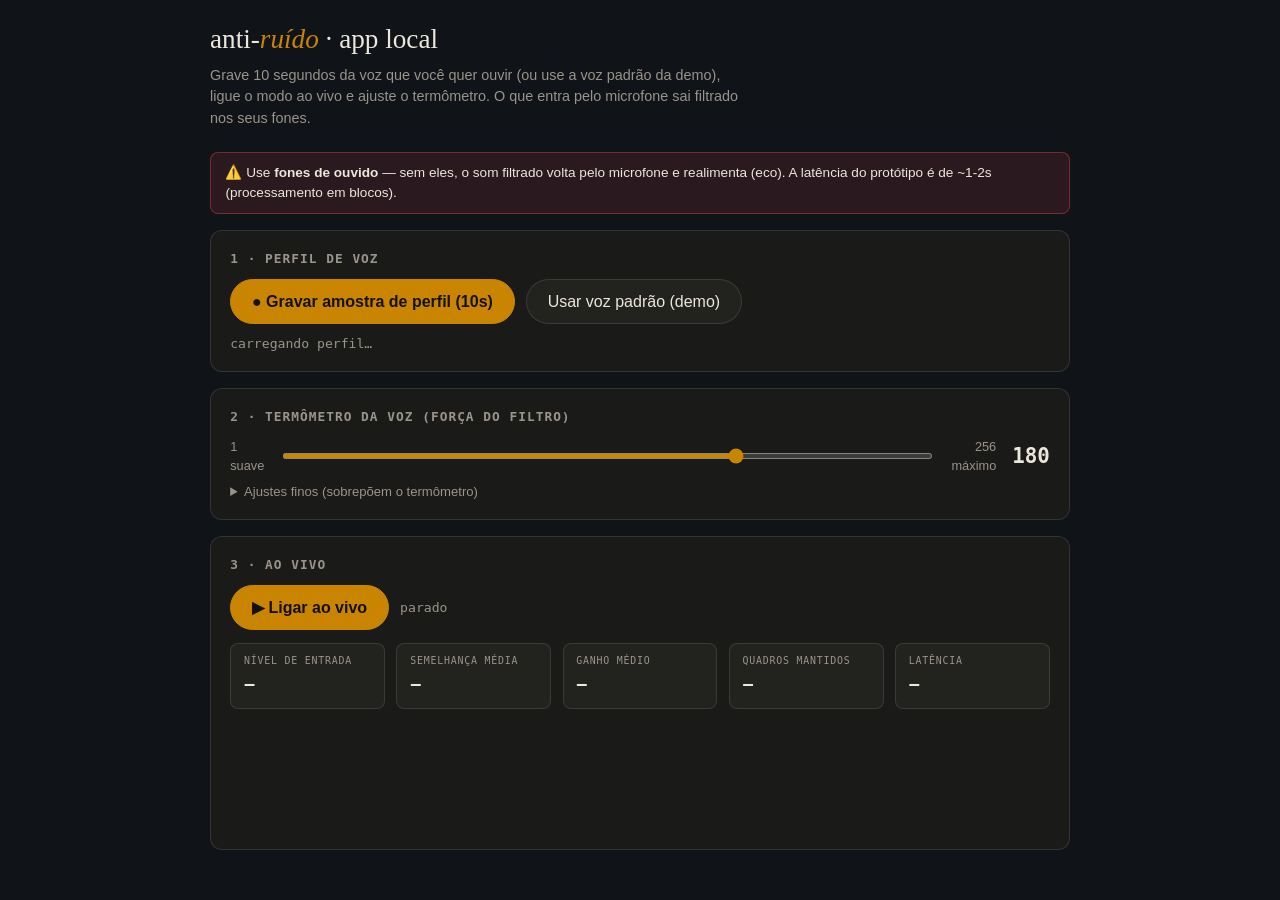
==== prototype/app/static/index.html @ b103adf6 "Adiciona app local (make), visualizador em tempo real e filtro ao vivo App local (prototype/app): se" ====
<!doctype html>
<html lang="pt-BR">
<head>
<meta charset="utf-8" />
<meta name="viewport" content="width=device-width, initial-scale=1" />
<title>Anti-Ruído — app local</title>
<style>
  :root{
    --bg:#101318; --surface:#1a1a19; --surface-2:#22221f;
    --text:#ece7db; --text-muted:#9a948a; --border:rgba(236,231,219,0.12);
    --voz:#c98500; --ganho:#199e70; --nivel:#3987e5; --perigo:#e34948;
    --mono:ui-monospace,"SF Mono",Menlo,Consolas,monospace;
    --sans:-apple-system,BlinkMacSystemFont,"Segoe UI",Roboto,Helvetica,Arial,sans-serif;
    --serif:Georgia,"Iowan Old Style",serif;
  }
  *{box-sizing:border-box}
  body{margin:0;background:var(--bg);color:var(--text);font-family:var(--sans);padding:1.2rem;line-height:1.5}
  .wrap{max-width:860px;margin:0 auto}
  h1{font-family:var(--serif);font-weight:500;font-size:1.7rem;margin:0}
  h1 em{color:var(--voz);font-style:italic}
  .sub{color:var(--text-muted);font-size:.9rem;margin:.3rem 0 1.4rem;max-width:66ch}
  .warn{background:rgba(227,73,72,.12);border:1px solid rgba(227,73,72,.4);border-radius:8px;padding:.6rem .9rem;font-size:.85rem;margin-bottom:1rem}
  .card{background:var(--surface);border:1px solid var(--border);border-radius:12px;padding:1.1rem 1.2rem;margin-bottom:1rem}
  .card h2{font-size:.8rem;font-family:var(--mono);text-transform:uppercase;letter-spacing:.08em;color:var(--text-muted);margin:0 0 .7rem;font-weight:600}
  button{font:inherit;cursor:pointer;border-radius:999px;border:1px solid var(--border);background:var(--surface-2);color:var(--text);padding:.6rem 1.3rem}
  button:hover{border-color:rgba(236,231,219,.3)}
  button.primary{background:var(--voz);border-color:var(--voz);color:#14100a;font-weight:700}
  button.primary:hover{filter:brightness(1.1)}
  button.live-on{background:var(--perigo);border-color:var(--perigo);color:#fff;font-weight:700}
  button:disabled{opacity:.45;cursor:not-allowed}
  button:focus-visible{outline:2px solid var(--voz);outline-offset:2px}
  .row{display:flex;flex-wrap:wrap;gap:.7rem;align-items:center}
  .status{font-family:var(--mono);font-size:.82rem;color:var(--text-muted);margin-top:.6rem;white-space:pre-wrap}
  .thermo{display:flex;align-items:center;gap:1rem;margin:.4rem 0}
  .thermo input[type=range]{flex:1;accent-color:var(--voz);height:6px}
  .thermo .v{font-family:var(--mono);font-size:1.3rem;font-weight:700;min-width:3ch;text-align:right;font-variant-numeric:tabular-nums}
  .fine{display:grid;grid-template-columns:1fr 1fr;gap:1rem;margin-top:.8rem}
  .fine label{font-size:.78rem;color:var(--text-muted);display:block}
  .fine input[type=range]{width:100%;accent-color:var(--ganho)}
  .fine .fv{font-family:var(--mono);font-size:.8rem}
  .tiles{display:grid;grid-template-columns:repeat(auto-fit,minmax(130px,1fr));gap:.7rem;margin-top:.8rem}
  .tile{background:var(--surface-2);border:1px solid var(--border);border-radius:8px;padding:.6rem .8rem}
  .tile .lbl{font-family:var(--mono);font-size:.62rem;text-transform:uppercase;letter-spacing:.08em;color:var(--text-muted)}
  .tile .val{font-size:1.25rem;font-weight:650;font-variant-numeric:tabular-nums}
  canvas#spec{width:100%;height:110px;display:block;margin-top:.8rem;border-radius:6px}
  .muted{color:var(--text-muted)}
  a{color:var(--voz)}
</style>
</head>
<body>
<div class="wrap">
  <h1>anti-<em>ruído</em> · app local</h1>
  <p class="sub">Grave 10 segundos da voz que você quer ouvir (ou use a voz padrão da demo), ligue o modo ao vivo e ajuste o termômetro. O que entra pelo microfone sai filtrado nos seus fones.</p>
  <div class="warn">⚠️ Use <b>fones de ouvido</b> — sem eles, o som filtrado volta pelo microfone e realimenta (eco). A latência do protótipo é de ~1-2s (processamento em blocos).</div>

  <div class="card">
    <h2>1 · Perfil de voz</h2>
    <div class="row">
      <button class="primary" id="btnRec">● Gravar amostra de perfil (10s)</button>
      <button id="btnDefault">Usar voz padrão (demo)</button>
    </div>
    <div class="status" id="profStatus">carregando perfil…</div>
  </div>

  <div class="card">
    <h2>2 · Termômetro da voz (força do filtro)</h2>
    <div class="thermo">
      <span class="muted" style="font-size:.8rem">1<br>suave</span>
      <input type="range" id="thermo" min="1" max="256" value="180" aria-label="Termômetro do filtro, 1 a 256" />
      <span class="muted" style="font-size:.8rem;text-align:right">256<br>máximo</span>
      <span class="v" id="thermoV">180</span>
    </div>
    <details>
      <summary class="muted" style="cursor:pointer;font-size:.82rem">Ajustes finos (sobrepõem o termômetro)</summary>
      <div class="fine">
        <div>
          <label for="tol">Tolerância de corte <span class="fv" id="tolV">auto</span></label>
          <input type="range" id="tol" min="0" max="100" value="-1" />
        </div>
        <div>
          <label for="grad">Gradiente de atenuação <span class="fv" id="gradV">auto</span></label>
          <input type="range" id="grad" min="0" max="100" value="-1" />
        </div>
      </div>
      <button id="btnAuto" style="margin-top:.6rem;font-size:.8rem;padding:.35rem .9rem">voltar ao automático</button>
    </details>
  </div>

  <div class="card">
    <h2>3 · Ao vivo</h2>
    <div class="row">
      <button class="primary" id="btnLive">▶ Ligar ao vivo</button>
      <span class="status" id="liveStatus" style="margin-top:0">parado</span>
    </div>
    <div class="tiles">
      <div class="tile"><div class="lbl">Nível de entrada</div><div class="val" id="mDb">–</div></div>
      <div class="tile"><div class="lbl">Semelhança média</div><div class="val" id="mScore">–</div></div>
      <div class="tile"><div class="lbl">Ganho médio</div><div class="val" id="mGain">–</div></div>
      <div class="tile"><div class="lbl">Quadros mantidos</div><div class="val" id="mKept">–</div></div>
      <div class="tile"><div class="lbl">Latência</div><div class="val" id="mLat">–</div></div>
    </div>
    <canvas id="spec" aria-hidden="true"></canvas>
  </div>
</div>

<script>
const $ = id => document.getElementById(id);
const css = v => getComputedStyle(document.documentElement).getPropertyValue(v).trim();

// ---------- perfil ----------
async function refreshProfile(){
  const r = await fetch('/api/profile'); const j = await r.json();
  $('profStatus').textContent = j.descricao;
}
refreshProfile();

$('btnDefault').onclick = async () => {
  $('profStatus').textContent = 'restaurando voz padrão…';
  const r = await fetch('/api/profile/default', {method:'POST'});
  const j = await r.json(); $('profStatus').textContent = j.descricao;
};

$('btnRec').onclick = async () => {
  const btn = $('btnRec');
  try {
    const stream = await navigator.mediaDevices.getUserMedia({audio:true});
    const rec = new MediaRecorder(stream);
    const chunks = [];
    rec.ondataavailable = e => chunks.push(e.data);
    rec.start();
    btn.disabled = true;
    for (let s = 10; s > 0; s--) {
      btn.textContent = `● Gravando… fale normalmente (${s}s)`;
      await new Promise(r => setTimeout(r, 1000));
    }
    rec.stop();
    await new Promise(r => rec.onstop = r);
    stream.getTracks().forEach(t => t.stop());
    btn.textContent = 'processando…';
    const blob = new Blob(chunks, {type: rec.mimeType});
    const resp = await fetch('/api/profile', {method:'POST', body: blob});
    const j = await resp.json();
    $('profStatus').textContent = resp.ok ? j.descricao : ('Erro: ' + j.erro);
  } catch (e) {
    $('profStatus').textContent = 'Erro ao acessar o microfone: ' + e.message;
  } finally {
    btn.disabled = false; btn.textContent = '● Gravar amostra de perfil (10s)';
  }
};

// ---------- controles ----------
$('thermo').oninput = () => $('thermoV').textContent = $('thermo').value;
const fineState = { tol: null, grad: null };
$('tol').oninput  = () => { fineState.tol  = $('tol').value/100;  $('tolV').textContent  = fineState.tol.toFixed(2); };
$('grad').oninput = () => { fineState.grad = $('grad').value/100; $('gradV').textContent = fineState.grad.toFixed(2); };
$('btnAuto').onclick = () => { fineState.tol = fineState.grad = null; $('tolV').textContent = $('gradV').textContent = 'auto'; };

function filterURL(){
  const p = new URLSearchParams({thermo: $('thermo').value});
  if (fineState.tol  != null) p.set('tolerance', fineState.tol);
  if (fineState.grad != null) p.set('gradient', fineState.grad);
  return '/api/filter?' + p;
}

// ---------- ao vivo ----------
let live = false, mediaStream = null, recorder = null, actx = null, nextT = 0, analyser = null;
const CHUNK_MS = 1000;

$('btnLive').onclick = async () => live ? stopLive() : startLive();

async function startLive(){
  try { mediaStream = await navigator.mediaDevices.getUserMedia({audio:{echoCancellation:true, noiseSuppression:false}}); }
  catch (e) { $('liveStatus').textContent = 'sem microfone: ' + e.message; return; }
  actx = actx || new (window.AudioContext || window.webkitAudioContext)();
  await actx.resume();
  analyser = actx.createAnalyser(); analyser.fftSize = 1024;
  nextT = actx.currentTime + 0.3;
  live = true;
  $('btnLive').textContent = '⏹ Parar'; $('btnLive').classList.add('live-on');
  $('liveStatus').textContent = 'ao vivo — filtrando…';
  recordLoop();
  drawSpec();
}

function stopLive(){
  live = false;
  if (recorder && recorder.state !== 'inactive') recorder.stop();
  if (mediaStream) mediaStream.getTracks().forEach(t => t.stop());
  $('btnLive').textContent = '▶ Ligar ao vivo'; $('btnLive').classList.remove('live-on');
  $('liveStatus').textContent = 'parado';
}

function recordLoop(){
  if (!live) return;
  // um MediaRecorder novo por bloco: cada blob fica autocontido (com cabeçalho)
  recorder = new MediaRecorder(mediaStream);
  const chunks = [];
  recorder.ondataavailable = e => chunks.push(e.data);
  recorder.onstop = async () => {
    if (!live) return;
    recordLoop(); // já inicia o próximo bloco enquanto este é processado
    const t0 = performance.now();
    try {
      const resp = await fetch(filterURL(), {method:'POST', body: new Blob(chunks, {type: recorder.mimeType})});
      if (!resp.ok) throw new Error('HTTP ' + resp.status);
      const met = JSON.parse(resp.headers.get('X-Metrics') || '{}');
      const buf = await resp.arrayBuffer();
      const audio = await actx.decodeAudioData(buf);
      const src = actx.createBufferSource();
      src.buffer = audio;
      src.connect(analyser); analyser.connect(actx.destination);
      if (nextT < actx.currentTime) nextT = actx.currentTime + 0.05;
      src.start(nextT);
      nextT += audio.duration;
      // métricas
      $('mDb').textContent = (met.db ?? 0).toFixed(0) + ' dB';
      $('mScore').textContent = (met.score ?? 0).toFixed(2);
      $('mGain').textContent = '×' + (met.gain ?? 0).toFixed(2);
      $('mKept').textContent = (met.kept_pct ?? 0).toFixed(0) + '%';
      $('mLat').textContent = ((performance.now() - t0)/1000 + CHUNK_MS/1000).toFixed(1) + 's';
    } catch (e) {
      $('liveStatus').textContent = 'erro no bloco: ' + e.message + ' (continuo tentando)';
    }
  };
  recorder.start();
  setTimeout(() => { if (recorder.state !== 'inactive') recorder.stop(); }, CHUNK_MS);
}

// ---------- espectro do que está saindo ----------
function drawSpec(){
  if (!live) return;
  const cv = $('spec'); const r = cv.getBoundingClientRect();
  cv.width = r.width*devicePixelRatio; cv.height = r.height*devicePixelRatio;
  const ctx = cv.getContext('2d');
  const buf = new Uint8Array(analyser.frequencyBinCount);
  analyser.getByteFrequencyData(buf);
  ctx.clearRect(0,0,cv.width,cv.height);
  ctx.fillStyle = css('--nivel');
  const n = 72, bw = cv.width/n, maxBin = Math.floor(buf.length*0.35);
  for (let i=0;i<n;i++){
    let acc=0; const a=Math.floor(i*maxBin/n), b=Math.max(a+1,Math.floor((i+1)*maxBin/n));
    for(let j=a;j<b;j++) acc+=buf[j];
    const h=(acc/(b-a))/255*cv.height;
    ctx.beginPath(); ctx.roundRect(i*bw+1, cv.height-h, Math.max(1,bw-2), h, 3); ctx.fill();
  }
  requestAnimationFrame(drawSpec);
}
</script>
</body>
</html>
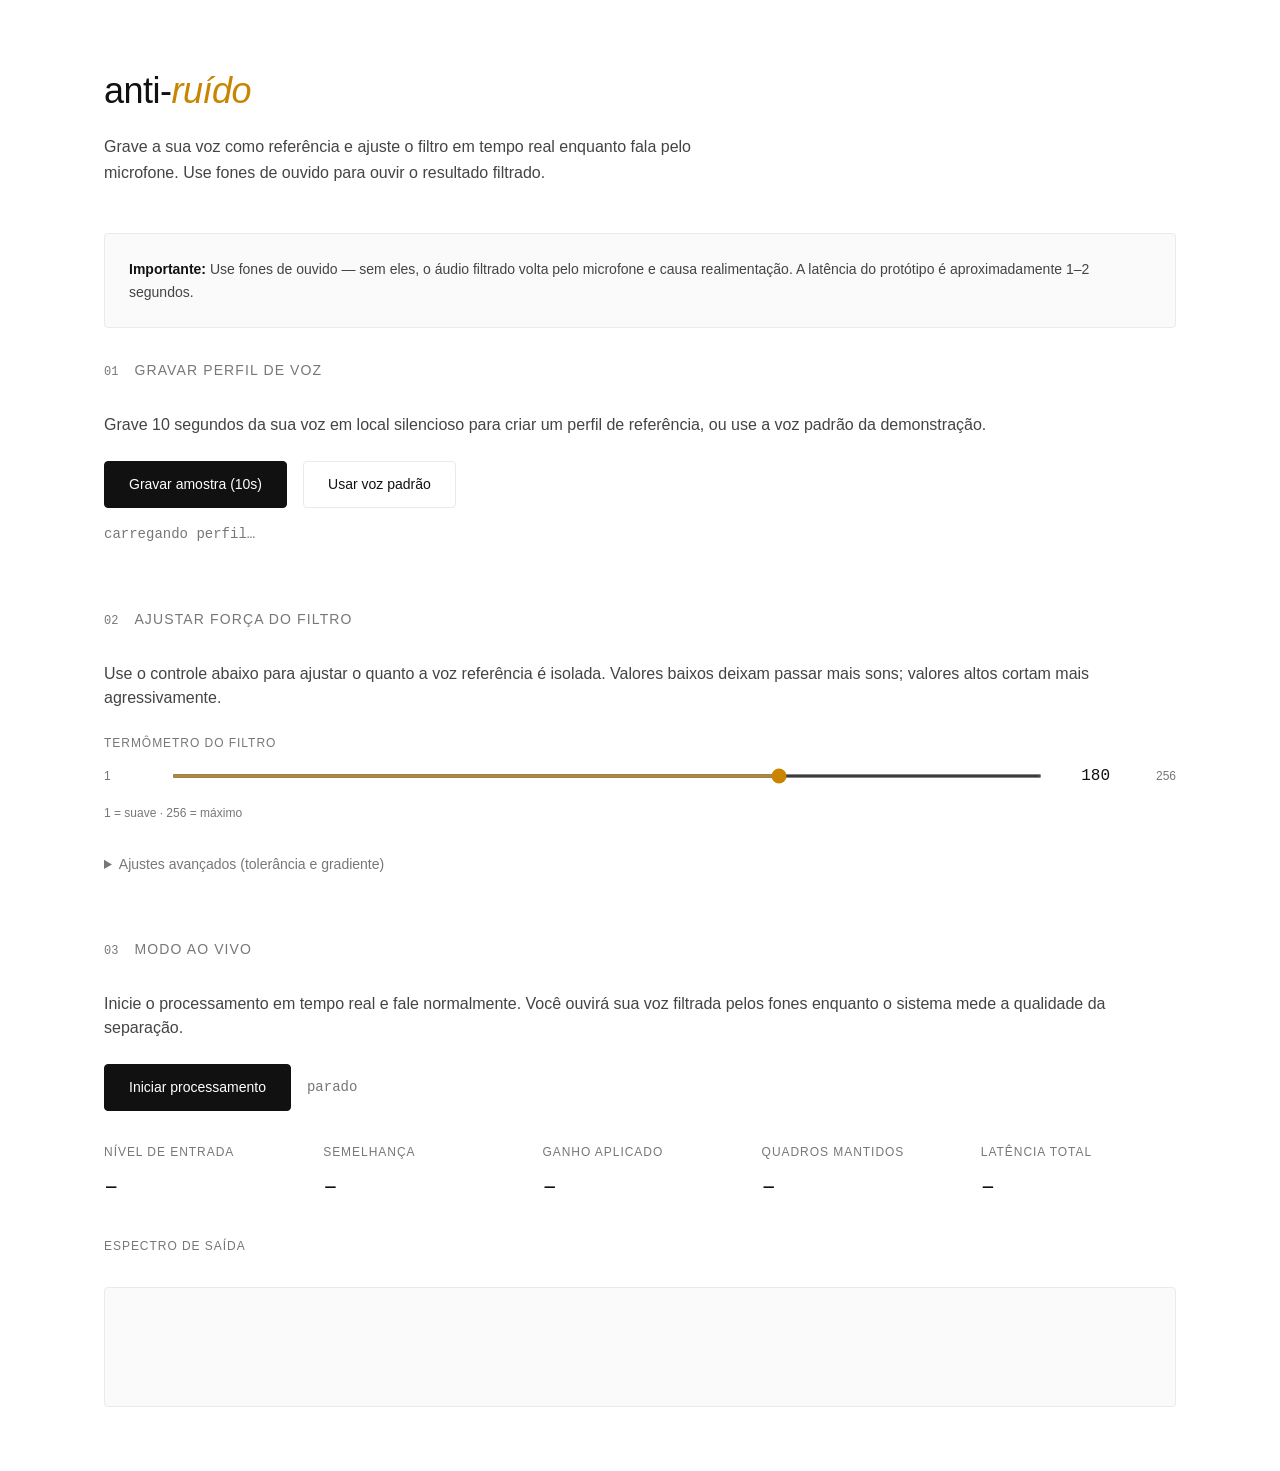
==== commit 1ed63ad6: "Redesign Flask app prototype UI following design system - Implement light, editorial minimalist them" ====
--- a/prototype/app/static/index.html
+++ b/prototype/app/static/index.html
@@ -5,101 +5,423 @@
 <meta name="viewport" content="width=device-width, initial-scale=1" />
 <title>Anti-Ruído — app local</title>
 <style>
-  :root{
-    --bg:#101318; --surface:#1a1a19; --surface-2:#22221f;
-    --text:#ece7db; --text-muted:#9a948a; --border:rgba(236,231,219,0.12);
-    --voz:#c98500; --ganho:#199e70; --nivel:#3987e5; --perigo:#e34948;
-    --mono:ui-monospace,"SF Mono",Menlo,Consolas,monospace;
-    --sans:-apple-system,BlinkMacSystemFont,"Segoe UI",Roboto,Helvetica,Arial,sans-serif;
-    --serif:Georgia,"Iowan Old Style",serif;
-  }
-  *{box-sizing:border-box}
-  body{margin:0;background:var(--bg);color:var(--text);font-family:var(--sans);padding:1.2rem;line-height:1.5}
-  .wrap{max-width:860px;margin:0 auto}
-  h1{font-family:var(--serif);font-weight:500;font-size:1.7rem;margin:0}
-  h1 em{color:var(--voz);font-style:italic}
-  .sub{color:var(--text-muted);font-size:.9rem;margin:.3rem 0 1.4rem;max-width:66ch}
-  .warn{background:rgba(227,73,72,.12);border:1px solid rgba(227,73,72,.4);border-radius:8px;padding:.6rem .9rem;font-size:.85rem;margin-bottom:1rem}
-  .card{background:var(--surface);border:1px solid var(--border);border-radius:12px;padding:1.1rem 1.2rem;margin-bottom:1rem}
-  .card h2{font-size:.8rem;font-family:var(--mono);text-transform:uppercase;letter-spacing:.08em;color:var(--text-muted);margin:0 0 .7rem;font-weight:600}
-  button{font:inherit;cursor:pointer;border-radius:999px;border:1px solid var(--border);background:var(--surface-2);color:var(--text);padding:.6rem 1.3rem}
-  button:hover{border-color:rgba(236,231,219,.3)}
-  button.primary{background:var(--voz);border-color:var(--voz);color:#14100a;font-weight:700}
-  button.primary:hover{filter:brightness(1.1)}
-  button.live-on{background:var(--perigo);border-color:var(--perigo);color:#fff;font-weight:700}
-  button:disabled{opacity:.45;cursor:not-allowed}
-  button:focus-visible{outline:2px solid var(--voz);outline-offset:2px}
-  .row{display:flex;flex-wrap:wrap;gap:.7rem;align-items:center}
-  .status{font-family:var(--mono);font-size:.82rem;color:var(--text-muted);margin-top:.6rem;white-space:pre-wrap}
-  .thermo{display:flex;align-items:center;gap:1rem;margin:.4rem 0}
-  .thermo input[type=range]{flex:1;accent-color:var(--voz);height:6px}
-  .thermo .v{font-family:var(--mono);font-size:1.3rem;font-weight:700;min-width:3ch;text-align:right;font-variant-numeric:tabular-nums}
-  .fine{display:grid;grid-template-columns:1fr 1fr;gap:1rem;margin-top:.8rem}
-  .fine label{font-size:.78rem;color:var(--text-muted);display:block}
-  .fine input[type=range]{width:100%;accent-color:var(--ganho)}
-  .fine .fv{font-family:var(--mono);font-size:.8rem}
-  .tiles{display:grid;grid-template-columns:repeat(auto-fit,minmax(130px,1fr));gap:.7rem;margin-top:.8rem}
-  .tile{background:var(--surface-2);border:1px solid var(--border);border-radius:8px;padding:.6rem .8rem}
-  .tile .lbl{font-family:var(--mono);font-size:.62rem;text-transform:uppercase;letter-spacing:.08em;color:var(--text-muted)}
-  .tile .val{font-size:1.25rem;font-weight:650;font-variant-numeric:tabular-nums}
-  canvas#spec{width:100%;height:110px;display:block;margin-top:.8rem;border-radius:6px}
-  .muted{color:var(--text-muted)}
-  a{color:var(--voz)}
+  :root {
+    --bg: #ffffff;
+    --surface: #fafafa;
+    --text-primary: #111111;
+    --text-secondary: #444444;
+    --text-muted: #777777;
+    --border: #eaeaea;
+    --accent: #c98500;
+    --success: #199e70;
+    --info: #3987e5;
+    --mono: ui-monospace, "SF Mono", Menlo, Consolas, monospace;
+    --sans: "Helvetica Neue", Inter, -apple-system, BlinkMacSystemFont, "Segoe UI", Arial, sans-serif;
+  }
+  * {
+    box-sizing: border-box;
+  }
+  html, body {
+    margin: 0;
+    padding: 0;
+  }
+  body {
+    background: var(--bg);
+    color: var(--text-primary);
+    font-family: var(--sans);
+    font-weight: 400;
+    font-size: 16px;
+    line-height: 1.5;
+  }
+  .wrap {
+    max-width: 1200px;
+    margin: 0 auto;
+    padding: 64px;
+  }
+  @media (max-width: 1199px) {
+    .wrap { padding: 40px; }
+  }
+  @media (max-width: 767px) {
+    .wrap { padding: 24px; }
+  }
+
+  h1 {
+    font-size: 36px;
+    font-weight: 500;
+    margin: 0 0 16px 0;
+    letter-spacing: -0.5px;
+  }
+  h1 em {
+    color: var(--accent);
+    font-style: italic;
+    font-weight: 500;
+  }
+  h2 {
+    font-size: 14px;
+    font-weight: 500;
+    text-transform: uppercase;
+    letter-spacing: 0.08em;
+    color: var(--text-muted);
+    margin: 0 0 24px 0;
+  }
+
+  .subtitle {
+    font-size: 16px;
+    color: var(--text-secondary);
+    margin: 0 0 48px 0;
+    max-width: 70ch;
+    line-height: 1.6;
+  }
+
+  .section {
+    margin-bottom: 64px;
+  }
+  .section:last-child {
+    margin-bottom: 0;
+  }
+
+  .alert {
+    background: var(--surface);
+    border: 1px solid var(--border);
+    border-radius: 4px;
+    padding: 24px;
+    margin-bottom: 32px;
+    font-size: 14px;
+    line-height: 1.6;
+    color: var(--text-secondary);
+  }
+  .alert strong {
+    color: var(--text-primary);
+  }
+
+  .section-title {
+    display: flex;
+    align-items: baseline;
+    gap: 16px;
+    margin-bottom: 32px;
+  }
+  .section-title-num {
+    font-size: 12px;
+    font-family: var(--mono);
+    color: var(--text-muted);
+    font-weight: 500;
+  }
+  .section-title h2 {
+    margin: 0;
+  }
+
+  .button-group {
+    display: flex;
+    flex-wrap: wrap;
+    gap: 16px;
+    align-items: center;
+    margin-bottom: 16px;
+  }
+
+  button {
+    font: inherit;
+    cursor: pointer;
+    border: 1px solid var(--border);
+    background: var(--bg);
+    color: var(--text-primary);
+    padding: 12px 24px;
+    font-size: 14px;
+    font-weight: 500;
+    border-radius: 4px;
+    transition: all 150ms ease-out;
+  }
+  button:hover:not(:disabled) {
+    background: var(--surface);
+    border-color: var(--text-primary);
+  }
+  button.primary {
+    background: var(--text-primary);
+    color: #ffffff;
+    border-color: var(--text-primary);
+    font-weight: 500;
+  }
+  button.primary:hover:not(:disabled) {
+    background: var(--text-secondary);
+    border-color: var(--text-secondary);
+  }
+  button.live-on {
+    background: #e34948;
+    color: #ffffff;
+    border-color: #e34948;
+  }
+  button.live-on:hover:not(:disabled) {
+    background: #cc3c3d;
+    border-color: #cc3c3d;
+  }
+  button:disabled {
+    opacity: 0.4;
+    cursor: not-allowed;
+  }
+  button:focus-visible {
+    outline: 2px solid var(--text-primary);
+    outline-offset: 2px;
+  }
+
+  .status {
+    font-family: var(--mono);
+    font-size: 14px;
+    color: var(--text-muted);
+    margin-top: 12px;
+    white-space: pre-wrap;
+  }
+
+  .control-group {
+    margin-bottom: 32px;
+  }
+  .control-label {
+    font-size: 12px;
+    font-weight: 500;
+    text-transform: uppercase;
+    letter-spacing: 0.08em;
+    color: var(--text-muted);
+    display: block;
+    margin-bottom: 12px;
+  }
+
+  .thermometer {
+    display: flex;
+    align-items: center;
+    gap: 16px;
+    margin: 0 0 16px 0;
+  }
+  .thermo-label {
+    font-size: 12px;
+    color: var(--text-muted);
+    min-width: 50px;
+  }
+  .thermo-label.right {
+    text-align: right;
+  }
+  .thermometer input[type=range] {
+    flex: 1;
+    accent-color: var(--accent);
+    height: 4px;
+    border-radius: 2px;
+  }
+  .thermo-value {
+    font-family: var(--mono);
+    font-size: 16px;
+    font-weight: 500;
+    min-width: 50px;
+    text-align: right;
+    font-variant-numeric: tabular-nums;
+  }
+
+  .details-group {
+    margin-top: 16px;
+  }
+  details {
+    cursor: pointer;
+  }
+  summary {
+    cursor: pointer;
+    font-size: 14px;
+    color: var(--text-muted);
+    font-weight: 400;
+    outline: none;
+  }
+  summary:hover {
+    color: var(--text-secondary);
+  }
+  summary:focus-visible {
+    outline: 2px solid var(--text-primary);
+    outline-offset: 2px;
+  }
+
+  .fine-controls {
+    display: grid;
+    grid-template-columns: 1fr 1fr;
+    gap: 32px;
+    margin-top: 24px;
+    padding-top: 24px;
+    border-top: 1px solid var(--border);
+  }
+  @media (max-width: 767px) {
+    .fine-controls {
+      grid-template-columns: 1fr;
+      gap: 24px;
+    }
+  }
+  .fine-control {
+    display: flex;
+    flex-direction: column;
+  }
+  .fine-control label {
+    margin-bottom: 12px;
+  }
+  .fine-control input[type=range] {
+    width: 100%;
+    accent-color: var(--accent);
+    height: 4px;
+    border-radius: 2px;
+  }
+  .fine-value {
+    font-family: var(--mono);
+    font-size: 12px;
+    color: var(--text-muted);
+    margin-left: 4px;
+  }
+
+  .metrics-grid {
+    display: grid;
+    grid-template-columns: repeat(auto-fit, minmax(160px, 1fr));
+    gap: 24px;
+    margin-top: 32px;
+  }
+  .metric-card {
+    display: flex;
+    flex-direction: column;
+  }
+  .metric-label {
+    font-size: 12px;
+    font-weight: 500;
+    text-transform: uppercase;
+    letter-spacing: 0.08em;
+    color: var(--text-muted);
+    margin-bottom: 8px;
+  }
+  .metric-value {
+    font-size: 24px;
+    font-weight: 500;
+    font-family: var(--mono);
+    color: var(--text-primary);
+    font-variant-numeric: tabular-nums;
+  }
+
+  canvas#spec {
+    width: 100%;
+    height: 120px;
+    display: block;
+    margin-top: 32px;
+    background: var(--surface);
+    border: 1px solid var(--border);
+    border-radius: 4px;
+  }
+
+  @media (prefers-color-scheme: dark) {
+    :root {
+      --bg: #0f0f0f;
+      --surface: #1a1a1a;
+      --text-primary: #f5f5f5;
+      --text-secondary: #b0b0b0;
+      --text-muted: #808080;
+      --border: #2a2a2a;
+    }
+    button {
+      background: var(--surface);
+    }
+    button.primary {
+      background: var(--text-primary);
+      color: var(--bg);
+    }
+    button.primary:hover:not(:disabled) {
+      background: var(--text-secondary);
+    }
+  }
 </style>
 </head>
 <body>
 <div class="wrap">
-  <h1>anti-<em>ruído</em> · app local</h1>
-  <p class="sub">Grave 10 segundos da voz que você quer ouvir (ou use a voz padrão da demo), ligue o modo ao vivo e ajuste o termômetro. O que entra pelo microfone sai filtrado nos seus fones.</p>
-  <div class="warn">⚠️ Use <b>fones de ouvido</b> — sem eles, o som filtrado volta pelo microfone e realimenta (eco). A latência do protótipo é de ~1-2s (processamento em blocos).</div>
-
-  <div class="card">
-    <h2>1 · Perfil de voz</h2>
-    <div class="row">
-      <button class="primary" id="btnRec">● Gravar amostra de perfil (10s)</button>
-      <button id="btnDefault">Usar voz padrão (demo)</button>
+  <h1>anti-<em>ruído</em></h1>
+  <p class="subtitle">Grave a sua voz como referência e ajuste o filtro em tempo real enquanto fala pelo microfone. Use fones de ouvido para ouvir o resultado filtrado.</p>
+
+  <div class="alert">
+    <strong>Importante:</strong> Use fones de ouvido — sem eles, o áudio filtrado volta pelo microfone e causa realimentação. A latência do protótipo é aproximadamente 1–2 segundos.
+  </div>
+
+  <div class="section">
+    <div class="section-title">
+      <span class="section-title-num">01</span>
+      <h2>Gravar perfil de voz</h2>
+    </div>
+    <p style="color: var(--text-secondary); margin: 0 0 24px 0;">Grave 10 segundos da sua voz em local silencioso para criar um perfil de referência, ou use a voz padrão da demonstração.</p>
+    <div class="button-group">
+      <button class="primary" id="btnRec">Gravar amostra (10s)</button>
+      <button id="btnDefault">Usar voz padrão</button>
     </div>
     <div class="status" id="profStatus">carregando perfil…</div>
   </div>
 
-  <div class="card">
-    <h2>2 · Termômetro da voz (força do filtro)</h2>
-    <div class="thermo">
-      <span class="muted" style="font-size:.8rem">1<br>suave</span>
-      <input type="range" id="thermo" min="1" max="256" value="180" aria-label="Termômetro do filtro, 1 a 256" />
-      <span class="muted" style="font-size:.8rem;text-align:right">256<br>máximo</span>
-      <span class="v" id="thermoV">180</span>
-    </div>
-    <details>
-      <summary class="muted" style="cursor:pointer;font-size:.82rem">Ajustes finos (sobrepõem o termômetro)</summary>
-      <div class="fine">
-        <div>
-          <label for="tol">Tolerância de corte <span class="fv" id="tolV">auto</span></label>
-          <input type="range" id="tol" min="0" max="100" value="-1" />
+  <div class="section">
+    <div class="section-title">
+      <span class="section-title-num">02</span>
+      <h2>Ajustar força do filtro</h2>
+    </div>
+    <p style="color: var(--text-secondary); margin: 0 0 24px 0;">Use o controle abaixo para ajustar o quanto a voz referência é isolada. Valores baixos deixam passar mais sons; valores altos cortam mais agressivamente.</p>
+
+    <div class="control-group">
+      <label class="control-label">Termômetro do filtro</label>
+      <div class="thermometer">
+        <span class="thermo-label">1</span>
+        <input type="range" id="thermo" min="1" max="256" value="180" aria-label="Termômetro do filtro, de 1 a 256" />
+        <span class="thermo-value" id="thermoV">180</span>
+        <span class="thermo-label right">256</span>
+      </div>
+      <p style="font-size: 12px; color: var(--text-muted); margin: 0;">1 = suave · 256 = máximo</p>
+    </div>
+
+    <div class="details-group">
+      <details>
+        <summary>Ajustes avançados (tolerância e gradiente)</summary>
+        <div class="fine-controls">
+          <div class="fine-control">
+            <label for="tol" class="control-label">Tolerância de corte <span class="fine-value" id="tolV">auto</span></label>
+            <input type="range" id="tol" min="0" max="100" value="-1" />
+          </div>
+          <div class="fine-control">
+            <label for="grad" class="control-label">Gradiente de atenuação <span class="fine-value" id="gradV">auto</span></label>
+            <input type="range" id="grad" min="0" max="100" value="-1" />
+          </div>
         </div>
-        <div>
-          <label for="grad">Gradiente de atenuação <span class="fv" id="gradV">auto</span></label>
-          <input type="range" id="grad" min="0" max="100" value="-1" />
-        </div>
+        <button id="btnAuto" style="margin-top: 24px;">Voltar ao automático</button>
+      </details>
+    </div>
+  </div>
+
+  <div class="section">
+    <div class="section-title">
+      <span class="section-title-num">03</span>
+      <h2>Modo ao vivo</h2>
+    </div>
+    <p style="color: var(--text-secondary); margin: 0 0 24px 0;">Inicie o processamento em tempo real e fale normalmente. Você ouvirá sua voz filtrada pelos fones enquanto o sistema mede a qualidade da separação.</p>
+
+    <div class="button-group">
+      <button class="primary" id="btnLive">Iniciar processamento</button>
+      <span class="status" id="liveStatus" style="margin-top: 0;">parado</span>
+    </div>
+
+    <div class="metrics-grid">
+      <div class="metric-card">
+        <div class="metric-label">Nível de entrada</div>
+        <div class="metric-value" id="mDb">–</div>
       </div>
-      <button id="btnAuto" style="margin-top:.6rem;font-size:.8rem;padding:.35rem .9rem">voltar ao automático</button>
-    </details>
-  </div>
-
-  <div class="card">
-    <h2>3 · Ao vivo</h2>
-    <div class="row">
-      <button class="primary" id="btnLive">▶ Ligar ao vivo</button>
-      <span class="status" id="liveStatus" style="margin-top:0">parado</span>
-    </div>
-    <div class="tiles">
-      <div class="tile"><div class="lbl">Nível de entrada</div><div class="val" id="mDb">–</div></div>
-      <div class="tile"><div class="lbl">Semelhança média</div><div class="val" id="mScore">–</div></div>
-      <div class="tile"><div class="lbl">Ganho médio</div><div class="val" id="mGain">–</div></div>
-      <div class="tile"><div class="lbl">Quadros mantidos</div><div class="val" id="mKept">–</div></div>
-      <div class="tile"><div class="lbl">Latência</div><div class="val" id="mLat">–</div></div>
-    </div>
-    <canvas id="spec" aria-hidden="true"></canvas>
+      <div class="metric-card">
+        <div class="metric-label">Semelhança</div>
+        <div class="metric-value" id="mScore">–</div>
+      </div>
+      <div class="metric-card">
+        <div class="metric-label">Ganho aplicado</div>
+        <div class="metric-value" id="mGain">–</div>
+      </div>
+      <div class="metric-card">
+        <div class="metric-label">Quadros mantidos</div>
+        <div class="metric-value" id="mKept">–</div>
+      </div>
+      <div class="metric-card">
+        <div class="metric-label">Latência total</div>
+        <div class="metric-value" id="mLat">–</div>
+      </div>
+    </div>
+
+    <div style="margin-top: 32px;">
+      <label class="control-label">Espectro de saída</label>
+      <canvas id="spec" aria-label="Visualização do espectro de frequências do áudio filtrado"></canvas>
+    </div>
   </div>
 </div>
 
@@ -107,141 +429,164 @@
 const $ = id => document.getElementById(id);
 const css = v => getComputedStyle(document.documentElement).getPropertyValue(v).trim();
 
-// ---------- perfil ----------
-async function refreshProfile(){
-  const r = await fetch('/api/profile'); const j = await r.json();
+async function refreshProfile() {
+  const r = await fetch('/api/profile');
+  const j = await r.json();
   $('profStatus').textContent = j.descricao;
 }
+
 refreshProfile();
 
 $('btnDefault').onclick = async () => {
   $('profStatus').textContent = 'restaurando voz padrão…';
-  const r = await fetch('/api/profile/default', {method:'POST'});
-  const j = await r.json(); $('profStatus').textContent = j.descricao;
+  const r = await fetch('/api/profile/default', {method: 'POST'});
+  const j = await r.json();
+  $('profStatus').textContent = j.descricao;
 };
 
 $('btnRec').onclick = async () => {
   const btn = $('btnRec');
   try {
-    const stream = await navigator.mediaDevices.getUserMedia({audio:true});
+    const stream = await navigator.mediaDevices.getUserMedia({audio: true});
     const rec = new MediaRecorder(stream);
     const chunks = [];
     rec.ondataavailable = e => chunks.push(e.data);
     rec.start();
     btn.disabled = true;
     for (let s = 10; s > 0; s--) {
-      btn.textContent = `● Gravando… fale normalmente (${s}s)`;
+      btn.textContent = `Gravando… fale normalmente (${s}s)`;
       await new Promise(r => setTimeout(r, 1000));
     }
     rec.stop();
     await new Promise(r => rec.onstop = r);
     stream.getTracks().forEach(t => t.stop());
-    btn.textContent = 'processando…';
+    btn.textContent = 'Processando…';
     const blob = new Blob(chunks, {type: rec.mimeType});
-    const resp = await fetch('/api/profile', {method:'POST', body: blob});
+    const resp = await fetch('/api/profile', {method: 'POST', body: blob});
     const j = await resp.json();
     $('profStatus').textContent = resp.ok ? j.descricao : ('Erro: ' + j.erro);
   } catch (e) {
-    $('profStatus').textContent = 'Erro ao acessar o microfone: ' + e.message;
+    $('profStatus').textContent = 'Erro ao acessar microfone: ' + e.message;
   } finally {
-    btn.disabled = false; btn.textContent = '● Gravar amostra de perfil (10s)';
+    btn.disabled = false;
+    btn.textContent = 'Gravar amostra (10s)';
   }
 };
 
-// ---------- controles ----------
 $('thermo').oninput = () => $('thermoV').textContent = $('thermo').value;
-const fineState = { tol: null, grad: null };
-$('tol').oninput  = () => { fineState.tol  = $('tol').value/100;  $('tolV').textContent  = fineState.tol.toFixed(2); };
-$('grad').oninput = () => { fineState.grad = $('grad').value/100; $('gradV').textContent = fineState.grad.toFixed(2); };
-$('btnAuto').onclick = () => { fineState.tol = fineState.grad = null; $('tolV').textContent = $('gradV').textContent = 'auto'; };
-
-function filterURL(){
+
+const fineState = {tol: null, grad: null};
+$('tol').oninput = () => {
+  fineState.tol = $('tol').value / 100;
+  $('tolV').textContent = fineState.tol.toFixed(2);
+};
+$('grad').oninput = () => {
+  fineState.grad = $('grad').value / 100;
+  $('gradV').textContent = fineState.grad.toFixed(2);
+};
+$('btnAuto').onclick = () => {
+  fineState.tol = fineState.grad = null;
+  $('tolV').textContent = $('gradV').textContent = 'auto';
+};
+
+function filterURL() {
   const p = new URLSearchParams({thermo: $('thermo').value});
-  if (fineState.tol  != null) p.set('tolerance', fineState.tol);
+  if (fineState.tol != null) p.set('tolerance', fineState.tol);
   if (fineState.grad != null) p.set('gradient', fineState.grad);
   return '/api/filter?' + p;
 }
 
-// ---------- ao vivo ----------
 let live = false, mediaStream = null, recorder = null, actx = null, nextT = 0, analyser = null;
 const CHUNK_MS = 1000;
 
 $('btnLive').onclick = async () => live ? stopLive() : startLive();
 
-async function startLive(){
-  try { mediaStream = await navigator.mediaDevices.getUserMedia({audio:{echoCancellation:true, noiseSuppression:false}}); }
-  catch (e) { $('liveStatus').textContent = 'sem microfone: ' + e.message; return; }
+async function startLive() {
+  try {
+    mediaStream = await navigator.mediaDevices.getUserMedia({
+      audio: {echoCancellation: true, noiseSuppression: false}
+    });
+  } catch (e) {
+    $('liveStatus').textContent = 'Sem microfone: ' + e.message;
+    return;
+  }
   actx = actx || new (window.AudioContext || window.webkitAudioContext)();
   await actx.resume();
-  analyser = actx.createAnalyser(); analyser.fftSize = 1024;
+  analyser = actx.createAnalyser();
+  analyser.fftSize = 1024;
   nextT = actx.currentTime + 0.3;
   live = true;
-  $('btnLive').textContent = '⏹ Parar'; $('btnLive').classList.add('live-on');
-  $('liveStatus').textContent = 'ao vivo — filtrando…';
+  $('btnLive').textContent = 'Parar processamento';
+  $('btnLive').classList.add('live-on');
+  $('liveStatus').textContent = 'Processando em tempo real…';
   recordLoop();
   drawSpec();
 }
 
-function stopLive(){
+function stopLive() {
   live = false;
   if (recorder && recorder.state !== 'inactive') recorder.stop();
   if (mediaStream) mediaStream.getTracks().forEach(t => t.stop());
-  $('btnLive').textContent = '▶ Ligar ao vivo'; $('btnLive').classList.remove('live-on');
-  $('liveStatus').textContent = 'parado';
+  $('btnLive').textContent = 'Iniciar processamento';
+  $('btnLive').classList.remove('live-on');
+  $('liveStatus').textContent = 'Parado';
 }
 
-function recordLoop(){
+function recordLoop() {
   if (!live) return;
-  // um MediaRecorder novo por bloco: cada blob fica autocontido (com cabeçalho)
   recorder = new MediaRecorder(mediaStream);
   const chunks = [];
   recorder.ondataavailable = e => chunks.push(e.data);
   recorder.onstop = async () => {
     if (!live) return;
-    recordLoop(); // já inicia o próximo bloco enquanto este é processado
+    recordLoop();
     const t0 = performance.now();
     try {
-      const resp = await fetch(filterURL(), {method:'POST', body: new Blob(chunks, {type: recorder.mimeType})});
+      const resp = await fetch(filterURL(), {method: 'POST', body: new Blob(chunks, {type: recorder.mimeType})});
       if (!resp.ok) throw new Error('HTTP ' + resp.status);
       const met = JSON.parse(resp.headers.get('X-Metrics') || '{}');
       const buf = await resp.arrayBuffer();
       const audio = await actx.decodeAudioData(buf);
       const src = actx.createBufferSource();
       src.buffer = audio;
-      src.connect(analyser); analyser.connect(actx.destination);
+      src.connect(analyser);
+      analyser.connect(actx.destination);
       if (nextT < actx.currentTime) nextT = actx.currentTime + 0.05;
       src.start(nextT);
       nextT += audio.duration;
-      // métricas
       $('mDb').textContent = (met.db ?? 0).toFixed(0) + ' dB';
       $('mScore').textContent = (met.score ?? 0).toFixed(2);
       $('mGain').textContent = '×' + (met.gain ?? 0).toFixed(2);
       $('mKept').textContent = (met.kept_pct ?? 0).toFixed(0) + '%';
-      $('mLat').textContent = ((performance.now() - t0)/1000 + CHUNK_MS/1000).toFixed(1) + 's';
+      $('mLat').textContent = ((performance.now() - t0) / 1000 + CHUNK_MS / 1000).toFixed(1) + 's';
     } catch (e) {
-      $('liveStatus').textContent = 'erro no bloco: ' + e.message + ' (continuo tentando)';
+      $('liveStatus').textContent = 'Erro no bloco: ' + e.message + ' (tentando novamente…)';
     }
   };
   recorder.start();
-  setTimeout(() => { if (recorder.state !== 'inactive') recorder.stop(); }, CHUNK_MS);
+  setTimeout(() => {
+    if (recorder.state !== 'inactive') recorder.stop();
+  }, CHUNK_MS);
 }
 
-// ---------- espectro do que está saindo ----------
-function drawSpec(){
+function drawSpec() {
   if (!live) return;
-  const cv = $('spec'); const r = cv.getBoundingClientRect();
-  cv.width = r.width*devicePixelRatio; cv.height = r.height*devicePixelRatio;
+  const cv = $('spec');
+  const r = cv.getBoundingClientRect();
+  cv.width = r.width * devicePixelRatio;
+  cv.height = r.height * devicePixelRatio;
   const ctx = cv.getContext('2d');
   const buf = new Uint8Array(analyser.frequencyBinCount);
   analyser.getByteFrequencyData(buf);
-  ctx.clearRect(0,0,cv.width,cv.height);
-  ctx.fillStyle = css('--nivel');
-  const n = 72, bw = cv.width/n, maxBin = Math.floor(buf.length*0.35);
-  for (let i=0;i<n;i++){
-    let acc=0; const a=Math.floor(i*maxBin/n), b=Math.max(a+1,Math.floor((i+1)*maxBin/n));
-    for(let j=a;j<b;j++) acc+=buf[j];
-    const h=(acc/(b-a))/255*cv.height;
-    ctx.beginPath(); ctx.roundRect(i*bw+1, cv.height-h, Math.max(1,bw-2), h, 3); ctx.fill();
+  ctx.fillStyle = css('--accent');
+  ctx.clearRect(0, 0, cv.width, cv.height);
+  const n = 72, bw = cv.width / n, maxBin = Math.floor(buf.length * 0.35);
+  for (let i = 0; i < n; i++) {
+    let acc = 0;
+    const a = Math.floor(i * maxBin / n), b = Math.max(a + 1, Math.floor((i + 1) * maxBin / n));
+    for (let j = a; j < b; j++) acc += buf[j];
+    const h = (acc / (b - a)) / 255 * cv.height;
+    ctx.fillRect(i * bw + 1, cv.height - h, Math.max(1, bw - 2), h);
   }
   requestAnimationFrame(drawSpec);
 }
